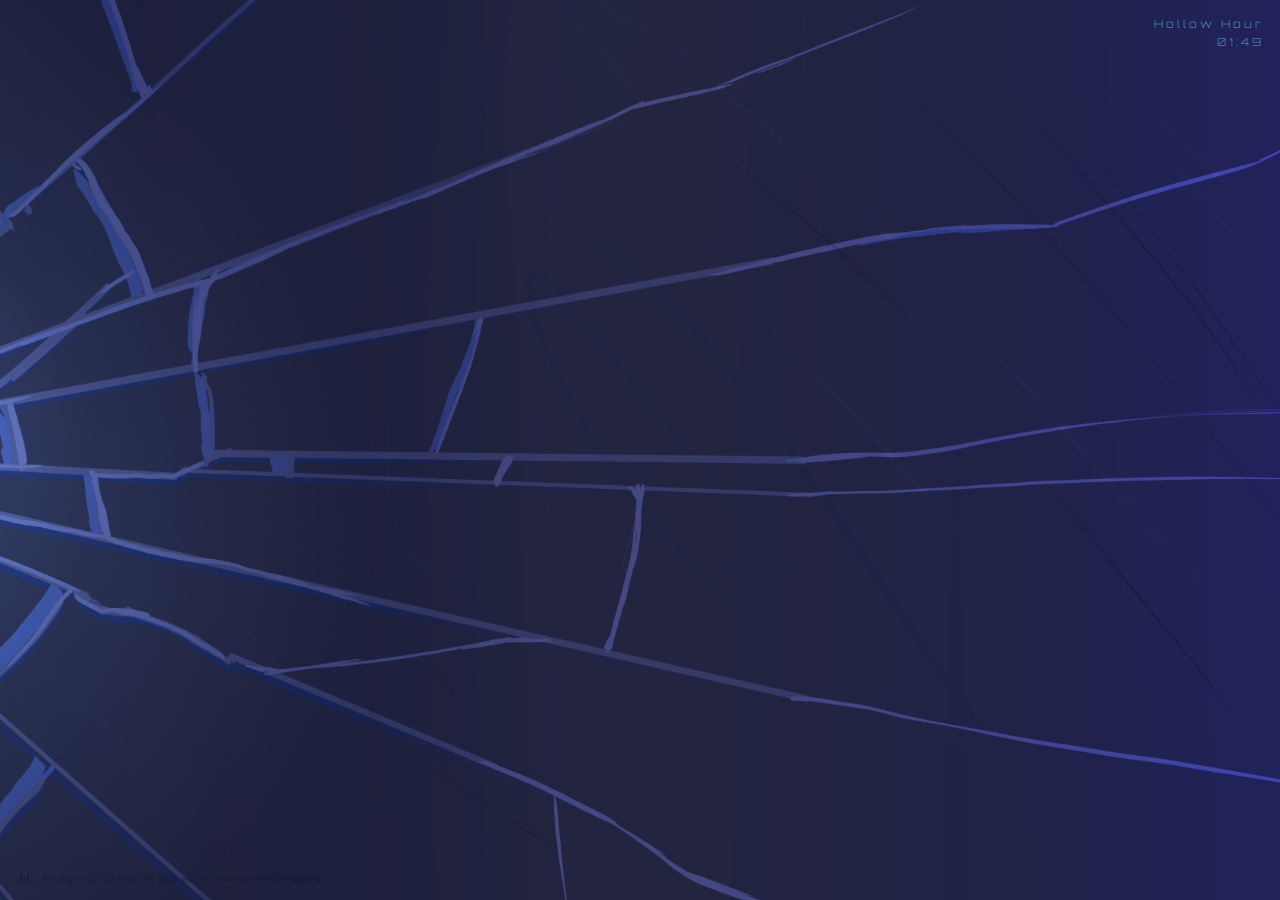
==== index.html @ bffe1799 "debugged more and added more music to the website, also added a home page and changed the about page" ====
<!DOCTYPE html>
<html lang="en">
<head>
  <meta charset="UTF-8"/>
  <meta name="viewport" content="width=device-width, initial-scale=1.0"/>
  <title>Portfolio</title>
  <link rel="preconnect" href="https://fonts.googleapis.com">
  <link rel="preconnect" href="https://fonts.gstatic.com" crossorigin>
  <link href="https://fonts.googleapis.com/css2?family=Orbitron:wght@700;900&display=swap" rel="stylesheet">
  <style>
    *, *::before, *::after { box-sizing: border-box; margin: 0; padding: 0; }
    html, body { width: 100%; height: 100%; background: #020818; overflow: hidden; }
    #main-root { width: 100vw; height: 100vh; position: relative; overflow: hidden; }
    #Neole17 {
      position: absolute; top: 0; left: 0;
      width: 100%; height: 100%;
      display: block; z-index: 10;
    }
    #triggerZone {
      position: absolute; left: 0; top: 0;
      width: 30px; height: 100%;
      z-index: 20; cursor: pointer;
    }
    #dateDisplay {
      position: absolute; top: 16px; right: 16px;
      z-index: 30; font-family: 'Orbitron', sans-serif;
      font-size: 11px; letter-spacing: 3px;
      color: rgba(100,200,255,0.5); text-align: right;
      pointer-events: none; line-height: 1.6;
    }
  </style>
</head>
<body>
  <div id="main-root">
    <canvas id="Neole17"></canvas>
    <div id="triggerZone"></div>
  </div>
  <script type="module" src="./src/main.js"></script>
</body>
</html>
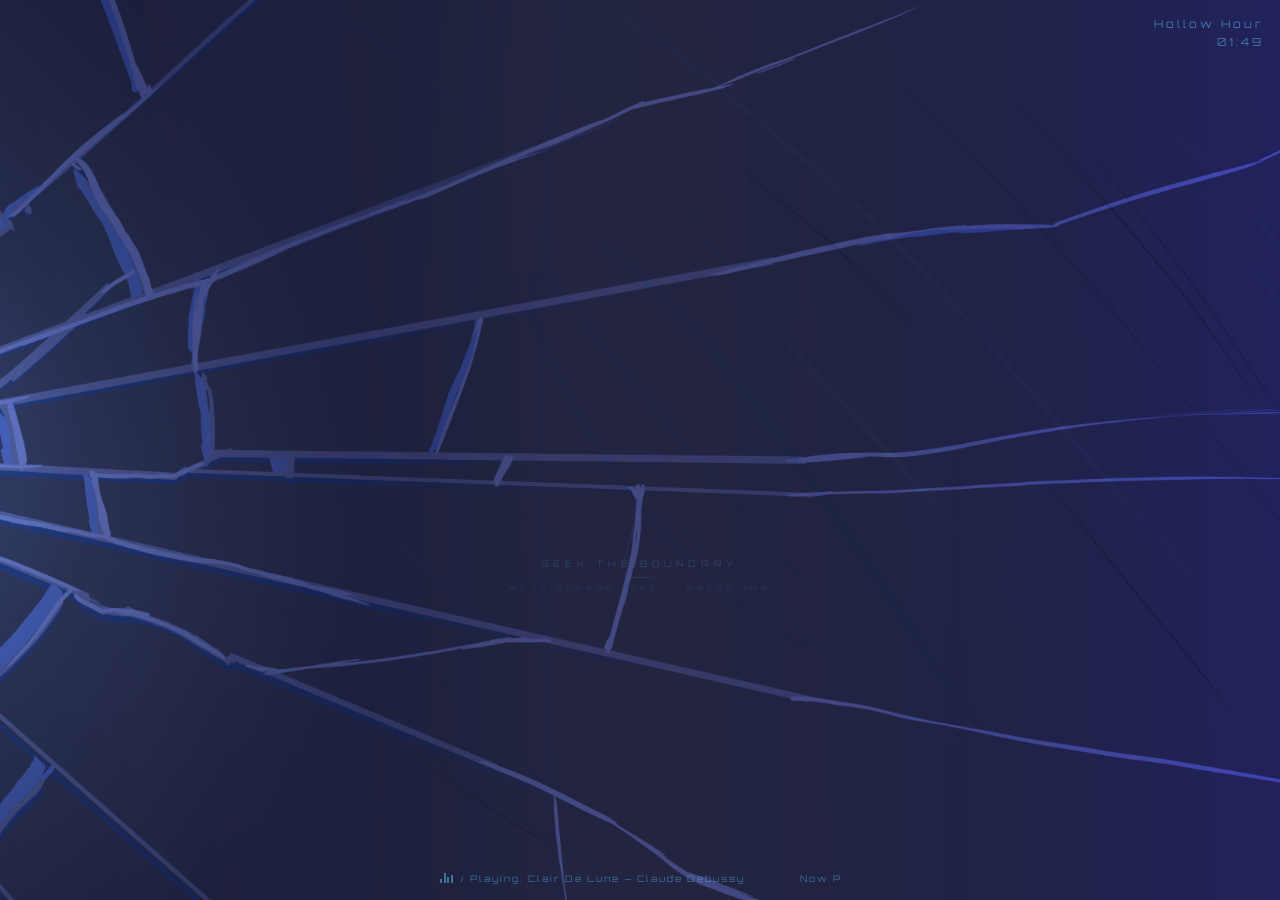
==== commit 56a5e4c8: "aded small text to homepage, removed CV button from about page, added dark mode audio" ====
--- a/index.html
+++ b/index.html
@@ -11,6 +11,7 @@
     *, *::before, *::after { box-sizing: border-box; margin: 0; padding: 0; }
     html, body { width: 100%; height: 100%; background: #020818; overflow: hidden; }
     #main-root { width: 100vw; height: 100vh; position: relative; overflow: hidden; }
+
     #Neole17 {
       position: absolute; top: 0; left: 0;
       width: 100%; height: 100%;
@@ -28,13 +29,60 @@
       color: rgba(100,200,255,0.5); text-align: right;
       pointer-events: none; line-height: 1.6;
     }
+
+    /* ── Navigation hint ───────────────────────────────────────────── */
+    #nav-hint {
+      position: absolute;
+      left: 50%; top: 62%;
+      transform: translateX(-50%);
+      z-index: 30;
+      text-align: center;
+      pointer-events: none;
+      user-select: none;
+    }
+    #nav-hint .hint-line1 {
+      font-family: 'Orbitron', sans-serif;
+      font-size: 9px;
+      letter-spacing: 5px;
+      color: rgba(100,200,255,0.2);
+      text-transform: uppercase;
+      animation: hintPulse 4s ease-in-out infinite;
+    }
+    #nav-hint .hint-line2 {
+      font-family: 'Orbitron', sans-serif;
+      font-size: 7px;
+      letter-spacing: 4px;
+      color: rgba(100,200,255,0.12);
+      text-transform: uppercase;
+      margin-top: 6px;
+      animation: hintPulse 4s ease-in-out infinite 0.5s;
+    }
+    /* thin divider line */
+    #nav-hint .hint-rule {
+      width: 40px;
+      height: 1px;
+      background: linear-gradient(90deg, transparent, rgba(100,200,255,0.15), transparent);
+      margin: 8px auto 0;
+      animation: hintPulse 4s ease-in-out infinite 1s;
+    }
+    @keyframes hintPulse {
+      0%, 100% { opacity: 0.4; }
+      50%       { opacity: 1;   }
+    }
   </style>
 </head>
 <body>
   <div id="main-root">
     <canvas id="Neole17"></canvas>
     <div id="triggerZone"></div>
+
+    <div id="nav-hint">
+      <div class="hint-line1">seek the boundary</div>
+      <div class="hint-rule"></div>
+      <div class="hint-line2">move cursor left &nbsp;·&nbsp; press tab</div>
+    </div>
   </div>
+
   <script type="module" src="./src/main.js"></script>
 </body>
 </html>
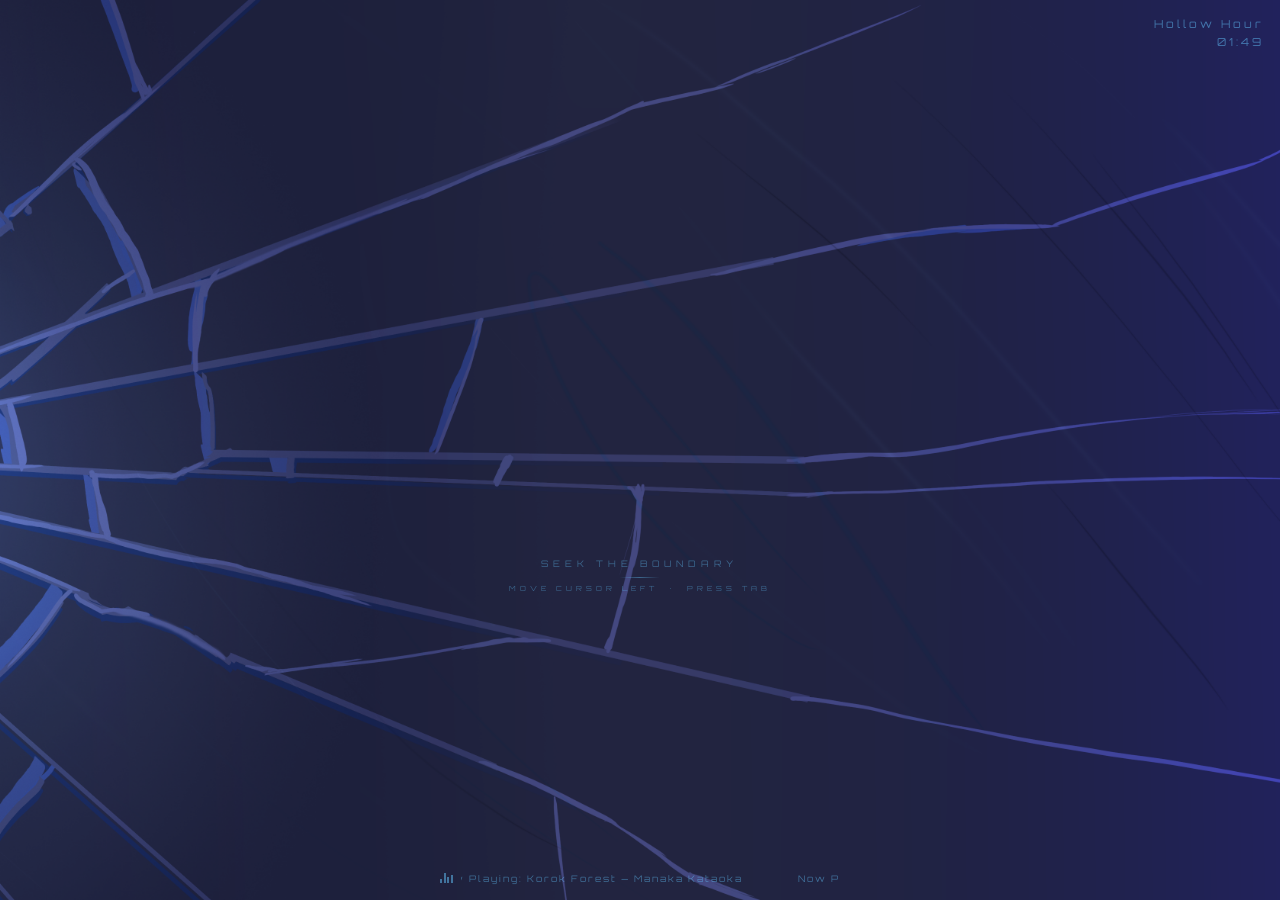
==== commit 95922851: "added audio to "about"" ====
--- a/index.html
+++ b/index.html
@@ -44,7 +44,7 @@
       font-family: 'Orbitron', sans-serif;
       font-size: 9px;
       letter-spacing: 5px;
-      color: rgba(100,200,255,0.2);
+      color: rgba(100, 201, 255, 0.4);
       text-transform: uppercase;
       animation: hintPulse 4s ease-in-out infinite;
     }
@@ -52,7 +52,7 @@
       font-family: 'Orbitron', sans-serif;
       font-size: 7px;
       letter-spacing: 4px;
-      color: rgba(100,200,255,0.12);
+      color: rgba(100, 201, 255, 0.4);
       text-transform: uppercase;
       margin-top: 6px;
       animation: hintPulse 4s ease-in-out infinite 0.5s;
@@ -61,12 +61,12 @@
     #nav-hint .hint-rule {
       width: 40px;
       height: 1px;
-      background: linear-gradient(90deg, transparent, rgba(100,200,255,0.15), transparent);
+      background: linear-gradient(90deg, transparent, rgba(100, 201, 255, 0.4), transparent);
       margin: 8px auto 0;
       animation: hintPulse 4s ease-in-out infinite 1s;
     }
     @keyframes hintPulse {
-      0%, 100% { opacity: 0.4; }
+      0%, 100% { opacity: 0.6; }
       50%       { opacity: 1;   }
     }
   </style>
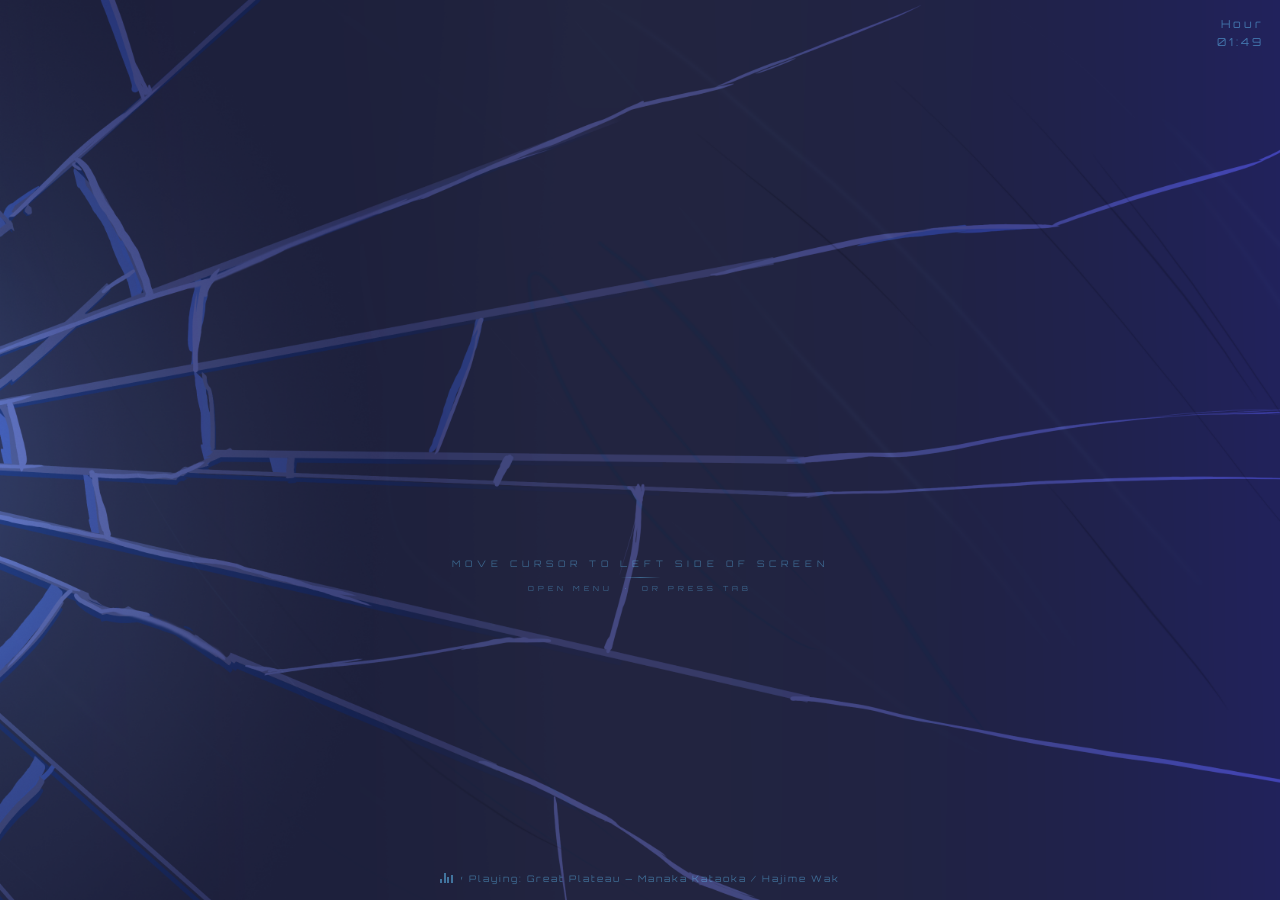
==== commit 88e30a3d: "added more images, maybe fixed the image sizing problem on web" ====
--- a/index.html
+++ b/index.html
@@ -77,9 +77,9 @@
     <div id="triggerZone"></div>
 
     <div id="nav-hint">
-      <div class="hint-line1">seek the boundary</div>
+      <div class="hint-line1">Move cursor to left side of screen</div>
       <div class="hint-rule"></div>
-      <div class="hint-line2">move cursor left &nbsp;·&nbsp; press tab</div>
+      <div class="hint-line2">Open Menu &nbsp;·&nbsp; Or press tab</div>
     </div>
   </div>
 
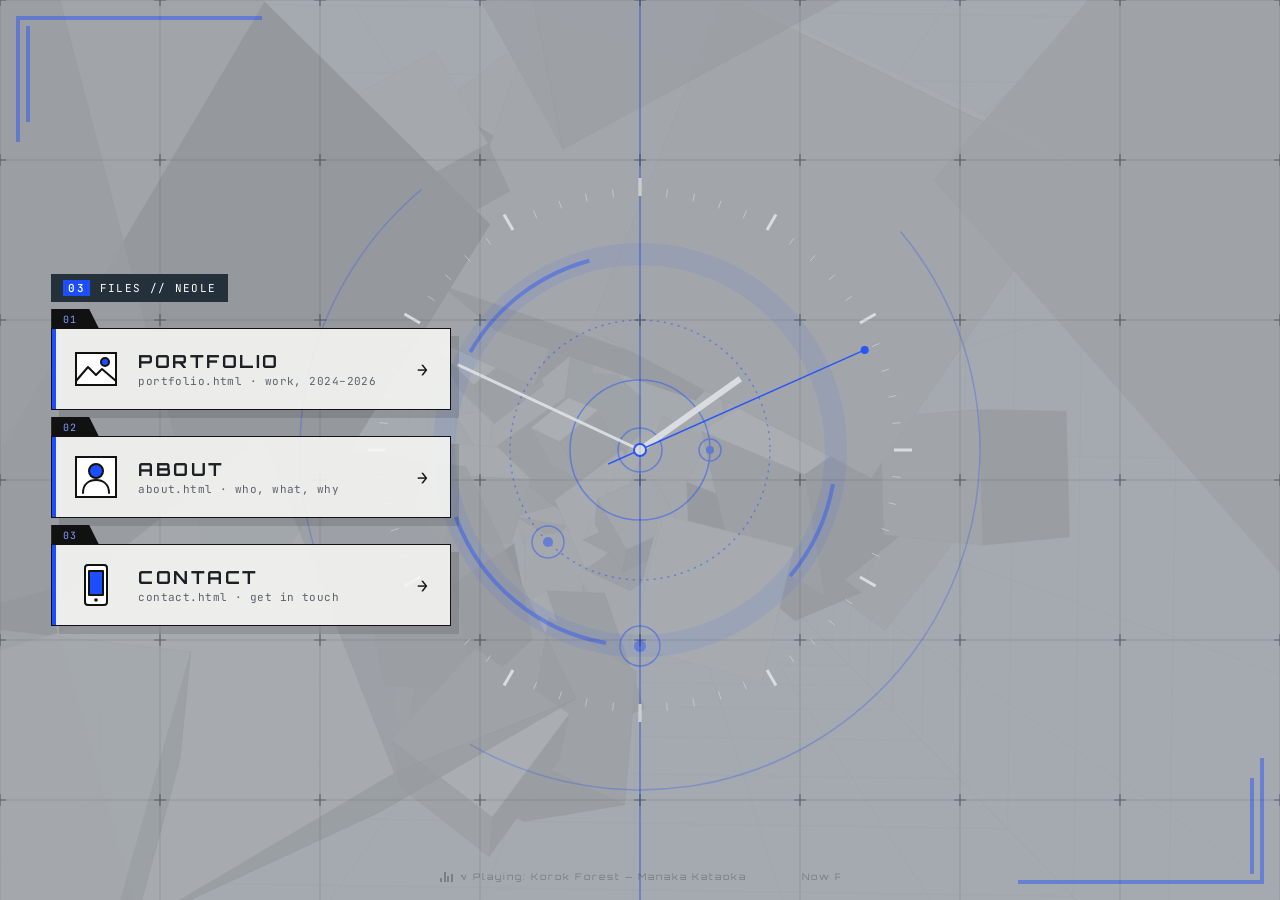
==== commit c957f072: "redesign" ====
--- a/index.html
+++ b/index.html
@@ -3,86 +3,211 @@
 <head>
   <meta charset="UTF-8"/>
   <meta name="viewport" content="width=device-width, initial-scale=1.0"/>
-  <title>Portfolio</title>
+  <title>Neole</title>
   <link rel="preconnect" href="https://fonts.googleapis.com">
   <link rel="preconnect" href="https://fonts.gstatic.com" crossorigin>
-  <link href="https://fonts.googleapis.com/css2?family=Orbitron:wght@700;900&display=swap" rel="stylesheet">
+  <link href="https://fonts.googleapis.com/css2?family=Orbitron:wght@700;900&family=Rajdhani:wght@500;600;700&family=JetBrains+Mono:wght@400;600&display=swap" rel="stylesheet">
   <style>
     *, *::before, *::after { box-sizing: border-box; margin: 0; padding: 0; }
-    html, body { width: 100%; height: 100%; background: #020818; overflow: hidden; }
-    #main-root { width: 100vw; height: 100vh; position: relative; overflow: hidden; }
-
-    #Neole17 {
-      position: absolute; top: 0; left: 0;
-      width: 100%; height: 100%;
-      display: block; z-index: 10;
-    }
-    #triggerZone {
-      position: absolute; left: 0; top: 0;
-      width: 30px; height: 100%;
-      z-index: 20; cursor: pointer;
-    }
-    #dateDisplay {
-      position: absolute; top: 16px; right: 16px;
-      z-index: 30; font-family: 'Orbitron', sans-serif;
-      font-size: 11px; letter-spacing: 3px;
-      color: rgba(100,200,255,0.5); text-align: right;
-      pointer-events: none; line-height: 1.6;
-    }
-
-    /* ── Navigation hint ───────────────────────────────────────────── */
-    #nav-hint {
-      position: absolute;
-      left: 50%; top: 62%;
-      transform: translateX(-50%);
-      z-index: 30;
-      text-align: center;
-      pointer-events: none;
-      user-select: none;
-    }
-    #nav-hint .hint-line1 {
-      font-family: 'Orbitron', sans-serif;
-      font-size: 9px;
-      letter-spacing: 5px;
-      color: rgba(100, 201, 255, 0.4);
-      text-transform: uppercase;
-      animation: hintPulse 4s ease-in-out infinite;
-    }
-    #nav-hint .hint-line2 {
-      font-family: 'Orbitron', sans-serif;
-      font-size: 7px;
-      letter-spacing: 4px;
-      color: rgba(100, 201, 255, 0.4);
-      text-transform: uppercase;
-      margin-top: 6px;
-      animation: hintPulse 4s ease-in-out infinite 0.5s;
-    }
-    /* thin divider line */
-    #nav-hint .hint-rule {
-      width: 40px;
-      height: 1px;
-      background: linear-gradient(90deg, transparent, rgba(100, 201, 255, 0.4), transparent);
-      margin: 8px auto 0;
-      animation: hintPulse 4s ease-in-out infinite 1s;
-    }
-    @keyframes hintPulse {
-      0%, 100% { opacity: 0.6; }
-      50%       { opacity: 1;   }
-    }
+    html, body { width: 100%; height: 100%; overflow: hidden; font-family: 'Rajdhani', sans-serif; color: #1c1f24; }
+
+    :root { --accent: #1c4dff; --accent-light: #7f9bff; --ink: #1c1f24; --slate: #24303a; --pale: #dfe2e6; }
+
+    #main-root { width: 100vw; height: 100vh; position: relative; overflow: hidden; background: #a5aab0; }
+
+    #tunnel { position: absolute; inset: 0; width: 100%; height: 100%; display: block; opacity: 0.18; }
+    #grid {
+      position: absolute; inset: 0; pointer-events: none;
+      background: url("data:image/svg+xml,%3Csvg xmlns='http://www.w3.org/2000/svg' width='160' height='160'%3E%3Cpath d='M80 0V160M0 80H160' stroke='%23000000' stroke-opacity='0.11' stroke-width='1'/%3E%3Cpath d='M74 80H86M80 74V86' stroke='%2324303a' stroke-opacity='0.55' stroke-width='1.2'/%3E%3C/svg%3E") -80px -80px / 160px 160px;
+    }
+
+    #hud { position: absolute; inset: 0; width: 100%; height: 100%; overflow: visible; pointer-events: none; }
+    .deco { opacity: 0.45; }
+    .b, .t, .k, .band, .dots { fill: none; stroke: var(--accent); }
+    .b { stroke-width: 4; stroke-linecap: square; }
+    .t { stroke-width: 1.5; }
+    .k { stroke-width: 4; }
+    .faint { opacity: 0.6; }
+    .band { stroke-width: 22; stroke-opacity: 0.18; }
+    .dots { stroke-width: 1.5; stroke-dasharray: 1 6; stroke-linecap: round; }
+    .dot { fill: var(--accent); }
+    .clock { opacity: 0.9; }
+    .mt, .ht { stroke: var(--pale); }
+    .mt { stroke-width: 1; opacity: 0.6; }
+    .ht { stroke-width: 3; }
+    .hand { stroke: var(--pale); stroke-linecap: square; }
+    .hh { stroke-width: 6; }
+    .mh { stroke-width: 3; }
+    .sh { stroke: var(--accent); stroke-width: 1.5; }
+    .hub { fill: var(--pale); stroke: var(--accent); stroke-width: 2; }
+    .spin { transform-box: view-box; transform-origin: 0 0; animation: spin 90s linear infinite; }
+    .s1 { animation-duration: 40s; }
+    .s2 { animation-duration: 70s; animation-direction: reverse; }
+    @keyframes spin { to { transform: rotate(360deg); } }
+
+    #files {
+      position: absolute; z-index: 20; left: clamp(20px, 4vw, 64px); top: 50%;
+      transform: translateY(-50%);
+      display: flex; flex-direction: column; gap: 26px;
+    }
+    .files-head {
+      display: inline-flex; align-items: center; gap: 10px; align-self: flex-start;
+      padding: 6px 12px; background: var(--slate); color: #fff;
+      font-family: 'JetBrains Mono', monospace; font-size: 11px; letter-spacing: 0.12em;
+    }
+    .files-head b { background: var(--accent); color: #fff; padding: 1px 5px; font-weight: 600; }
+    .file {
+      position: relative; display: grid; grid-template-columns: 54px 1fr auto; align-items: center; gap: 16px;
+      width: min(400px, 78vw); height: 82px; padding: 0 22px 0 16px;
+      background: rgba(246, 246, 243, 0.9); border: 1px solid #111;
+      box-shadow: 8px 8px 0 rgba(0,0,0,0.12);
+      color: var(--ink); text-decoration: none;
+      transition: transform 0.18s ease-out, box-shadow 0.18s, background 0.18s;
+    }
+    .file::before {
+      content: attr(data-tab); position: absolute; left: -1px; top: -20px; height: 20px;
+      padding: 0 22px 0 12px; display: flex; align-items: center;
+      background: #111; color: var(--accent-light);
+      font-family: 'JetBrains Mono', monospace; font-size: 10px; letter-spacing: 0.1em;
+      clip-path: polygon(0 0, calc(100% - 10px) 0, 100% 100%, 0 100%);
+    }
+    .file::after {
+      content: ""; position: absolute; left: 0; top: 0; bottom: 0; width: 4px; background: var(--accent);
+      transition: width 0.18s ease-out;
+    }
+    .file:hover, .file:focus-visible {
+      transform: translateX(14px); background: #fff; box-shadow: 12px 12px 0 rgba(0,0,0,0.16); outline: none;
+    }
+    .file:hover::after, .file:focus-visible::after { width: 10px; }
+
+    .icon { width: 44px; height: 44px; margin-left: 6px; display: block; }
+    .icon .frame { fill: #fff; stroke: #111; stroke-width: 2; }
+    .icon .line { fill: none; stroke: #111; stroke-width: 2; stroke-linejoin: round; stroke-linecap: round; }
+    .icon .fill { fill: var(--accent); stroke: #111; stroke-width: 2; stroke-linejoin: round; }
+    .icon .ink { fill: #111; }
+
+    .name { display: flex; flex-direction: column; gap: 2px; min-width: 0; }
+    .name strong { font-family: 'Orbitron', sans-serif; font-size: 18px; font-weight: 700; letter-spacing: 0.14em; }
+    .name span { font-family: 'JetBrains Mono', monospace; font-size: 11px; color: #5b616b; letter-spacing: 0.04em; }
+    .arrow { font-family: 'JetBrains Mono', monospace; font-size: 18px; color: #111; transition: transform 0.18s; }
+    .file:hover .arrow { transform: translateX(4px); }
+
+    @media (prefers-reduced-motion: reduce) { .spin { animation: none; } }
   </style>
 </head>
 <body>
   <div id="main-root">
-    <canvas id="Neole17"></canvas>
-    <div id="triggerZone"></div>
-
-    <div id="nav-hint">
-      <div class="hint-line1">Move cursor to left side of screen</div>
-      <div class="hint-rule"></div>
-      <div class="hint-line2">Open Menu &nbsp;·&nbsp; Or press tab</div>
-    </div>
+    <canvas id="tunnel" aria-hidden="true"></canvas>
+    <svg id="hud" aria-hidden="true"></svg>
+    <div id="grid"></div>
+
+    <nav id="files" aria-label="Pages">
+      <div class="files-head"><b>03</b> FILES // NEOLE</div>
+
+      <a class="file" href="./portfolio.html" data-tab="01">
+        <svg class="icon" viewBox="0 0 44 44" aria-hidden="true">
+          <rect class="frame" x="2" y="6" width="40" height="32" />
+          <circle class="fill" cx="31" cy="15" r="4" />
+          <path class="line" d="M2 34 L14 20 L22 28 L28 22 L42 34" />
+        </svg>
+        <span class="name"><strong>PORTFOLIO</strong><span>portfolio.html · work, 2024–2026</span></span>
+        <span class="arrow" aria-hidden="true">→</span>
+      </a>
+
+      <a class="file" href="./about.html" data-tab="02">
+        <svg class="icon" viewBox="0 0 44 44" aria-hidden="true">
+          <rect class="frame" x="2" y="2" width="40" height="40" />
+          <circle class="fill" cx="22" cy="16" r="7" />
+          <path class="line" d="M9 38 C9 29 15 25 22 25 C29 25 35 29 35 38" />
+        </svg>
+        <span class="name"><strong>ABOUT</strong><span>about.html · who, what, why</span></span>
+        <span class="arrow" aria-hidden="true">→</span>
+      </a>
+
+      <a class="file" href="./contact.html" data-tab="03">
+        <svg class="icon" viewBox="0 0 44 44" aria-hidden="true">
+          <rect class="frame" x="11" y="2" width="22" height="40" rx="3" />
+          <rect class="fill" x="15" y="8" width="14" height="24" />
+          <circle class="ink" cx="22" cy="37" r="1.8" />
+        </svg>
+        <span class="name"><strong>CONTACT</strong><span>contact.html · get in touch</span></span>
+        <span class="arrow" aria-hidden="true">→</span>
+      </a>
+    </nav>
   </div>
 
-  <script type="module" src="./src/main.js"></script>
+  <script type="module">
+    import { initAudio } from './src/audio.js';
+    import { initCubeField } from './src/cubefield.js';
+
+    initAudio('light');
+    initCubeField(document.getElementById('main-root'), document.getElementById('tunnel'));
+
+    const NS = 'http://www.w3.org/2000/svg';
+    const hud = document.getElementById('hud');
+    const el = (tag, attrs, parent) => {
+      const n = document.createElementNS(NS, tag);
+      for (const k in attrs) n.setAttribute(k, attrs[k]);
+      parent.append(n);
+      return n;
+    };
+    const arc = (r, a0, a1) => {
+      const p = (a) => [Math.cos(a * Math.PI / 180) * r, Math.sin(a * Math.PI / 180) * r];
+      const [x0, y0] = p(a0), [x1, y1] = p(a1);
+      return `M${x0.toFixed(1)} ${y0.toFixed(1)} A${r} ${r} 0 ${a1 - a0 > 180 ? 1 : 0} 1 ${x1.toFixed(1)} ${y1.toFixed(1)}`;
+    };
+    const polar = (deg, r) => ({ x: Math.sin(deg * Math.PI / 180) * r, y: -Math.cos(deg * Math.PI / 180) * r });
+
+    const frame = el('g', { class: 'deco' }, hud);
+    el('path', { class: 'b', d: 'M18 140 V18 H260' }, frame);
+    el('line', { class: 'b', x1: 28, y1: 28, x2: 28, y2: 120 }, frame);
+    const br = el('svg', { x: '100%', y: '100%', overflow: 'visible' }, frame);
+    el('path', { class: 'b', d: 'M-18 -140 V-18 H-260' }, br);
+    el('line', { class: 'b', x1: -28, y1: -28, x2: -28, y2: -120 }, br);
+    el('line', { class: 't', x1: '50%', y1: 0, x2: '50%', y2: '100%' }, frame);
+
+    const centre = el('svg', { x: '50%', y: '50%', overflow: 'visible' }, hud);
+    const orr = el('g', { class: 'deco' }, centre);
+    el('circle', { class: 't', r: 22 }, orr);
+    let g = el('g', { class: 'spin s1' }, orr);
+    el('circle', { class: 't', r: 70 }, g);
+    el('circle', { class: 'dot', cx: 70, cy: 0, r: 4 }, g);
+    el('circle', { class: 't', cx: 70, cy: 0, r: 11 }, g);
+    g = el('g', { class: 'spin s2' }, orr);
+    el('circle', { class: 'dots', r: 130 }, g);
+    el('circle', { class: 't', cx: -92, cy: 92, r: 16 }, g);
+    el('circle', { class: 'dot', cx: -92, cy: 92, r: 5 }, g);
+    g = el('g', { class: 'spin' }, orr);
+    el('circle', { class: 'band', r: 196 }, g);
+    for (const [a, b] of [[-150, -105], [10, 40], [100, 160]]) el('path', { class: 'k', d: arc(196, a, b) }, g);
+    el('circle', { class: 't', cx: 0, cy: 196, r: 20 }, g);
+    el('circle', { class: 'dot', cx: 0, cy: 196, r: 6 }, g);
+    el('path', { class: 't faint', d: arc(340, -40, 120) }, orr);
+    el('path', { class: 't faint', d: arc(340, 160, 230) }, orr);
+
+    const clock = el('g', { class: 'clock' }, centre);
+    for (let i = 0; i < 60; i++) {
+      const a = polar(i * 6, 254), b = polar(i * 6, i % 5 ? 262 : 272);
+      el('line', { class: i % 5 ? 'mt' : 'ht', x1: a.x, y1: a.y, x2: b.x, y2: b.y }, clock);
+    }
+    const hh = el('line', { class: 'hand hh', x1: 0, y1: 0 }, clock);
+    const mh = el('line', { class: 'hand mh', x1: 0, y1: 0 }, clock);
+    const sh = el('line', { class: 'hand sh' }, clock);
+    const sd = el('circle', { class: 'dot', r: 4 }, clock);
+    el('circle', { class: 'hub', r: 6 }, clock);
+
+    const set = (n, a) => { for (const k in a) n.setAttribute(k, a[k].toFixed ? a[k].toFixed(1) : a[k]); };
+    function tick() {
+      const now = new Date();
+      const s = now.getSeconds(), m = now.getMinutes() + s / 60, h = (now.getHours() % 12) + m / 60;
+      const H = polar(h * 30, 120), M = polar(m * 6, 200), S = polar(s * 6, 246), T = polar(s * 6 + 180, 34);
+      set(hh, { x2: H.x, y2: H.y });
+      set(mh, { x2: M.x, y2: M.y });
+      set(sh, { x1: T.x, y1: T.y, x2: S.x, y2: S.y });
+      set(sd, { cx: S.x, cy: S.y });
+    }
+    tick();
+    setInterval(tick, 1000);
+  </script>
 </body>
-</html>+</html>
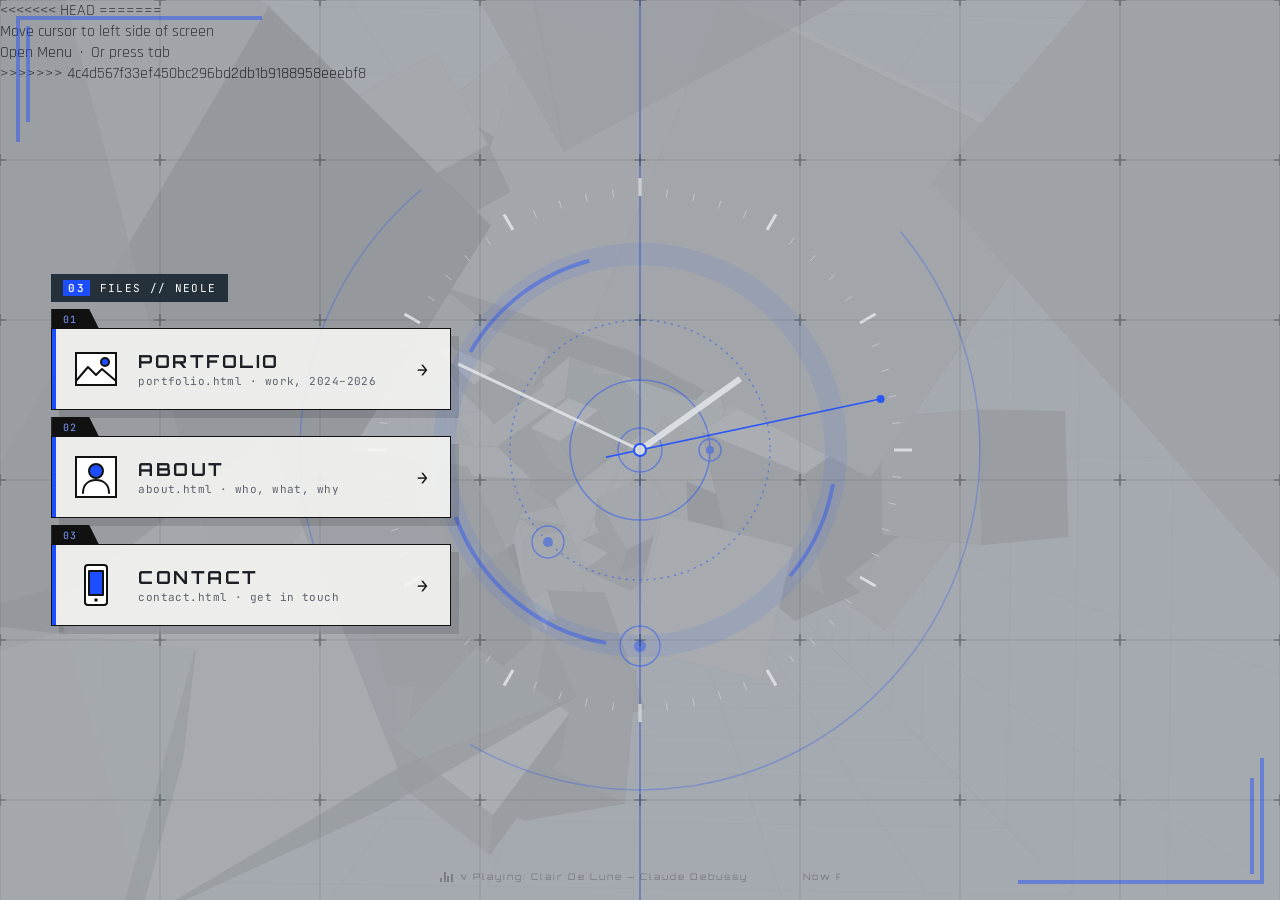
==== commit 7466692b: "updates i think" ====
--- a/index.html
+++ b/index.html
@@ -101,6 +101,7 @@
     <svg id="hud" aria-hidden="true"></svg>
     <div id="grid"></div>
 
+<<<<<<< HEAD
     <nav id="files" aria-label="Pages">
       <div class="files-head"><b>03</b> FILES // NEOLE</div>
 
@@ -134,6 +135,13 @@
         <span class="arrow" aria-hidden="true">→</span>
       </a>
     </nav>
+=======
+    <div id="nav-hint">
+      <div class="hint-line1">Move cursor to left side of screen</div>
+      <div class="hint-rule"></div>
+      <div class="hint-line2">Open Menu &nbsp;·&nbsp; Or press tab</div>
+    </div>
+>>>>>>> 4c4d567f33ef450bc296bd2db1b9188958eeebf8
   </div>
 
   <script type="module">
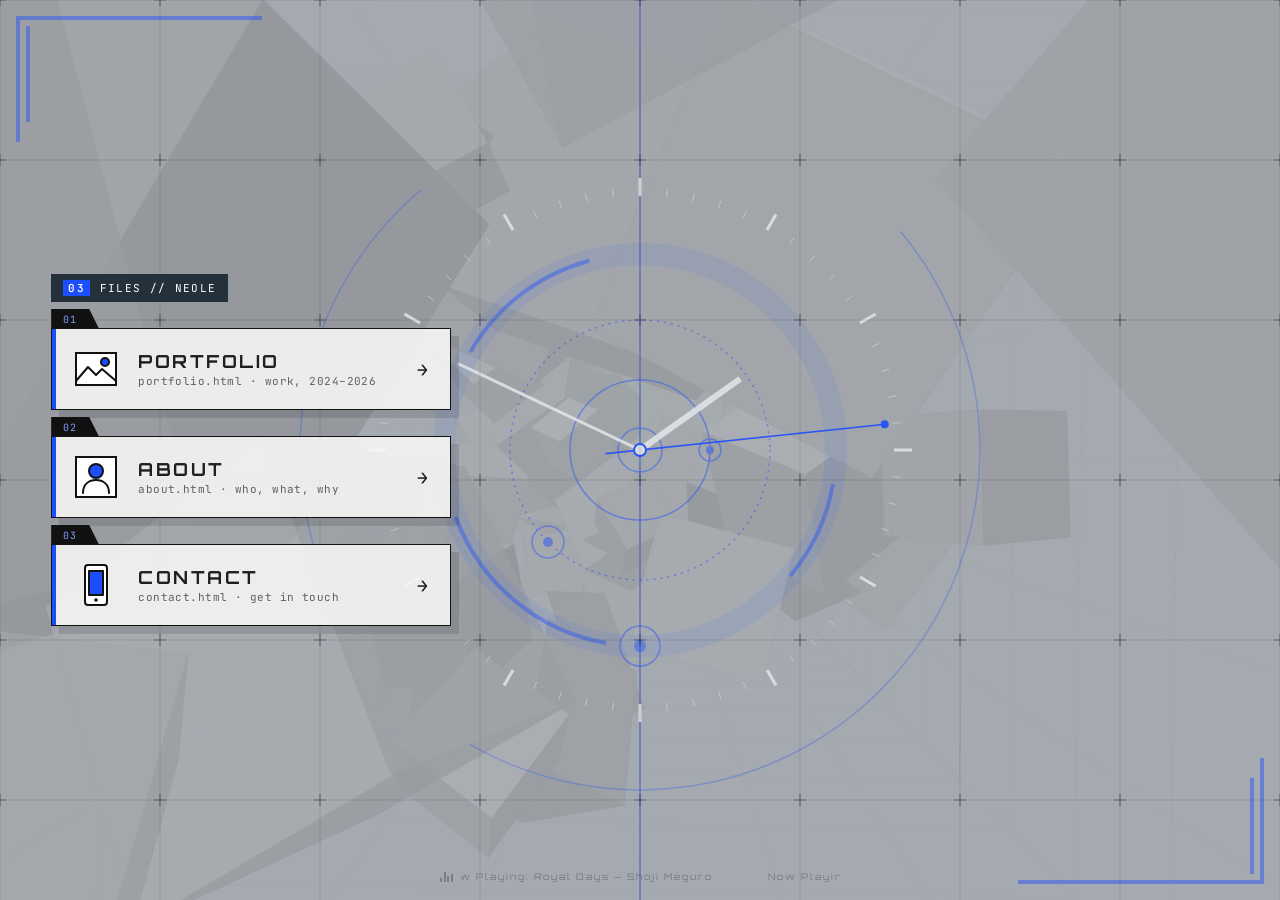
==== commit 3b03f9b7: "fixed headers and stuff on about page" ====
--- a/index.html
+++ b/index.html
@@ -101,7 +101,6 @@
     <svg id="hud" aria-hidden="true"></svg>
     <div id="grid"></div>
 
-<<<<<<< HEAD
     <nav id="files" aria-label="Pages">
       <div class="files-head"><b>03</b> FILES // NEOLE</div>
 
@@ -135,13 +134,6 @@
         <span class="arrow" aria-hidden="true">→</span>
       </a>
     </nav>
-=======
-    <div id="nav-hint">
-      <div class="hint-line1">Move cursor to left side of screen</div>
-      <div class="hint-rule"></div>
-      <div class="hint-line2">Open Menu &nbsp;·&nbsp; Or press tab</div>
-    </div>
->>>>>>> 4c4d567f33ef450bc296bd2db1b9188958eeebf8
   </div>
 
   <script type="module">
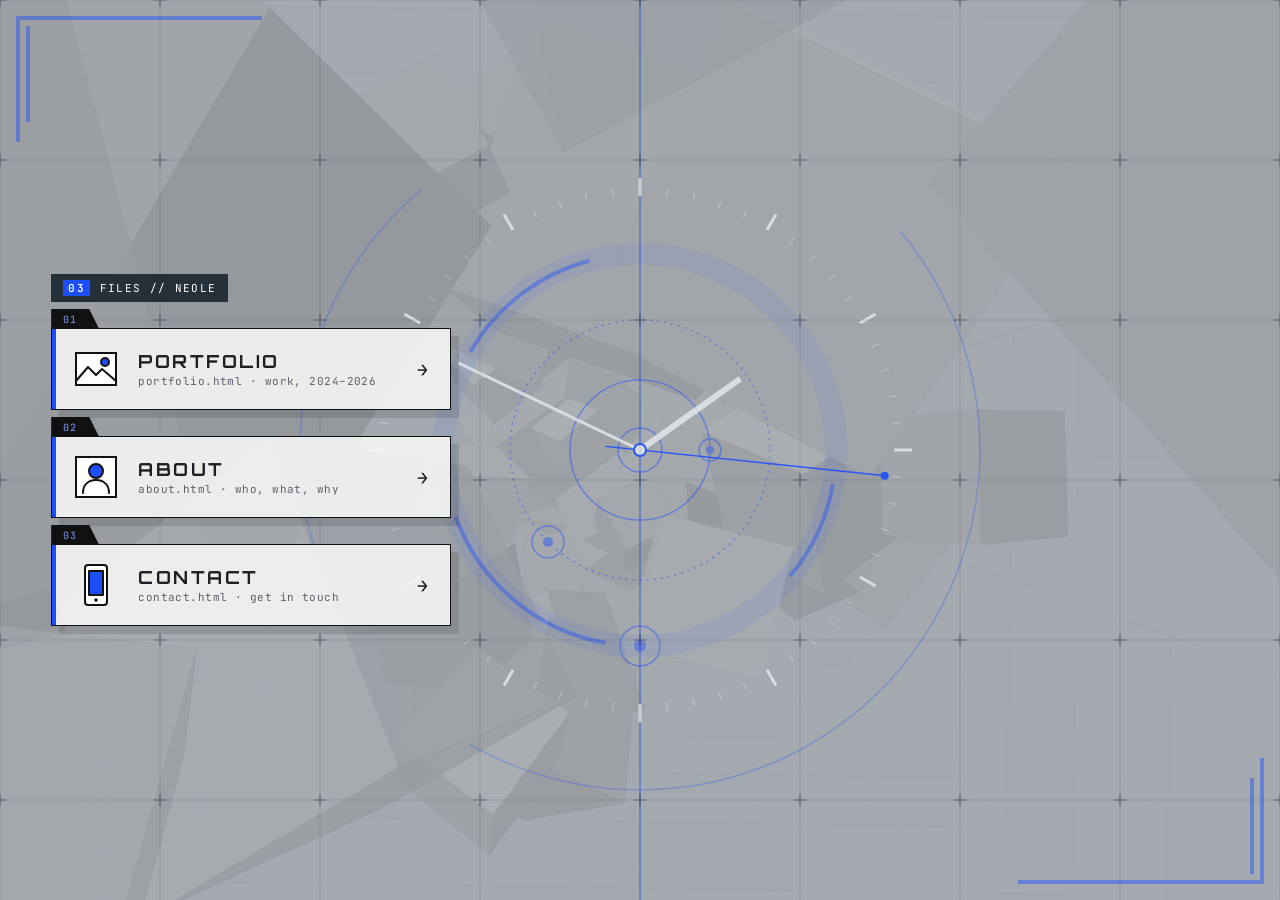
==== commit b6530449: "Portfolio page Redesign" ====
--- a/index.html
+++ b/index.html
@@ -137,10 +137,8 @@
   </div>
 
   <script type="module">
-    import { initAudio } from './src/audio.js';
     import { initCubeField } from './src/cubefield.js';
 
-    initAudio('light');
     initCubeField(document.getElementById('main-root'), document.getElementById('tunnel'));
 
     const NS = 'http://www.w3.org/2000/svg';
